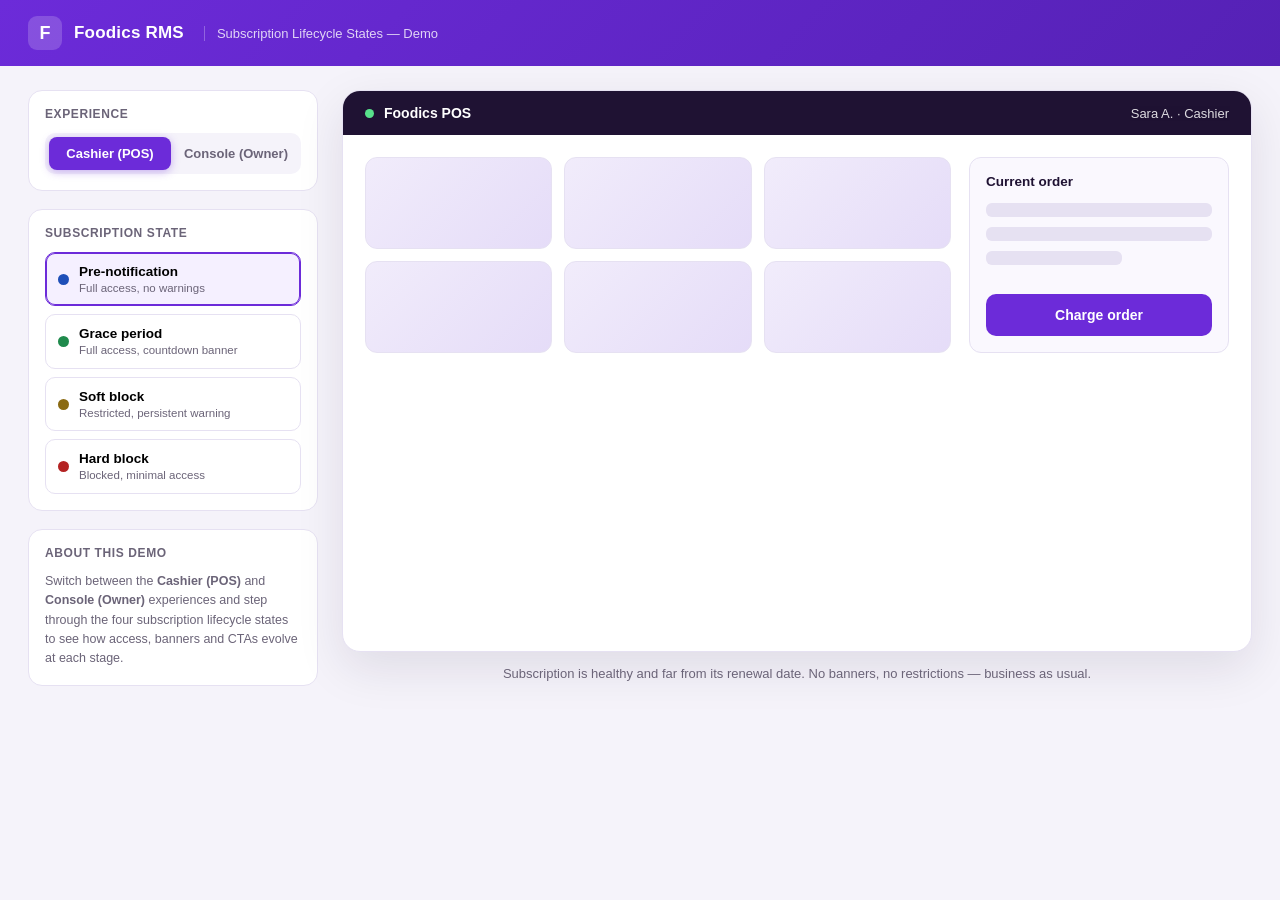
==== index.html @ 002f0bc3 "Foodics RMS subscription lifecycle states demo" ====
<!DOCTYPE html>
<html lang="en">
<head>
<meta charset="UTF-8">
<meta name="viewport" content="width=device-width, initial-scale=1.0">
<title>Foodics RMS — Subscription Lifecycle States</title>
<link rel="stylesheet" href="styles.css">
</head>
<body>
  <header class="topbar">
    <div class="brand">
      <span class="brand-mark">F</span>
      <span class="brand-name">Foodics RMS</span>
      <span class="brand-sub">Subscription Lifecycle States — Demo</span>
    </div>
  </header>

  <main class="layout">
    <aside class="controls">
      <div class="control-group">
        <h3>Experience</h3>
        <div class="seg" id="area-seg">
          <button class="seg-btn active" data-area="cashier">Cashier (POS)</button>
          <button class="seg-btn" data-area="console">Console (Owner)</button>
        </div>
      </div>

      <div class="control-group">
        <h3>Subscription state</h3>
        <div class="state-list" id="state-list">
          <button class="state-item active" data-state="pre-notification">
            <span class="dot dot-blue"></span>
            <span class="state-text">
              <strong>Pre-notification</strong>
              <small>Full access, no warnings</small>
            </span>
          </button>
          <button class="state-item" data-state="grace-period">
            <span class="dot dot-green"></span>
            <span class="state-text">
              <strong>Grace period</strong>
              <small>Full access, countdown banner</small>
            </span>
          </button>
          <button class="state-item" data-state="soft-block">
            <span class="dot dot-yellow"></span>
            <span class="state-text">
              <strong>Soft block</strong>
              <small>Restricted, persistent warning</small>
            </span>
          </button>
          <button class="state-item" data-state="hard-block">
            <span class="dot dot-red"></span>
            <span class="state-text">
              <strong>Hard block</strong>
              <small>Blocked, minimal access</small>
            </span>
          </button>
        </div>
      </div>

      <div class="control-group legend">
        <h3>About this demo</h3>
        <p>Switch between the <strong>Cashier (POS)</strong> and <strong>Console (Owner)</strong> experiences and step through the four subscription lifecycle states to see how access, banners and CTAs evolve at each stage.</p>
      </div>
    </aside>

    <section class="stage">
      <div class="device" id="device">

        <!-- ===================== CASHIER ===================== -->
        <div class="screen cashier-screen" data-area-screen="cashier">
          <div class="app-shell">
            <div class="app-topbar">
              <div class="app-topbar-left">
                <span class="app-dot"></span>
                <span>Foodics POS</span>
              </div>
              <div class="app-topbar-right">
                <span class="cashier-name">Sara A. · Cashier</span>
              </div>
            </div>

            <!-- Banner -->
            <div class="banner" id="cashier-banner"></div>

            <!-- Body -->
            <div class="app-body">
              <div class="pos-grid" id="cashier-pos-grid">
                <div class="pos-products">
                  <div class="pos-card"></div>
                  <div class="pos-card"></div>
                  <div class="pos-card"></div>
                  <div class="pos-card"></div>
                  <div class="pos-card"></div>
                  <div class="pos-card"></div>
                </div>
                <div class="pos-cart">
                  <div class="pos-cart-title">Current order</div>
                  <div class="pos-cart-line"></div>
                  <div class="pos-cart-line"></div>
                  <div class="pos-cart-line short"></div>
                  <button class="pos-pay-btn" id="cashier-cta">Charge order</button>
                </div>
              </div>

              <!-- Hard block overlay -->
              <div class="lock-overlay" id="cashier-lock">
                <div class="lock-card">
                  <div class="lock-icon">⛔</div>
                  <h2>POS is locked</h2>
                  <p>Your subscription payment is overdue. The cashier can no longer process orders.</p>
                  <button class="lock-secondary-btn" id="cashier-notify-btn">Notify owner that POS is blocked</button>
                </div>
              </div>
            </div>
          </div>
        </div>

        <!-- ===================== CONSOLE ===================== -->
        <div class="screen console-screen hidden" data-area-screen="console">
          <div class="app-shell">
            <div class="app-topbar app-topbar-dark">
              <div class="app-topbar-left">
                <span class="app-dot"></span>
                <span>Foodics Console</span>
              </div>
              <div class="app-topbar-right">
                <span class="cashier-name">Omar K. · Owner</span>
              </div>
            </div>

            <!-- Banner -->
            <div class="banner" id="console-banner"></div>

            <!-- Body -->
            <div class="app-body">
              <div class="console-grid" id="console-main-grid">
                <nav class="console-nav">
                  <div class="nav-item nav-active">Dashboard</div>
                  <div class="nav-item">Orders</div>
                  <div class="nav-item">Inventory</div>
                  <div class="nav-item">Reports</div>
                  <div class="nav-item" id="console-nav-invoices">Invoices &amp; billing</div>
                  <div class="nav-item" id="console-nav-license">License</div>
                </nav>
                <div class="console-content">
                  <h2 class="console-page-title" id="console-page-title">Dashboard overview</h2>
                  <div class="kpi-row">
                    <div class="kpi-card"><span class="kpi-label">Today's sales</span><span class="kpi-value">SAR 12,480</span></div>
                    <div class="kpi-card"><span class="kpi-label">Orders</span><span class="kpi-value">214</span></div>
                    <div class="kpi-card"><span class="kpi-label">Avg. ticket</span><span class="kpi-value">SAR 58.3</span></div>
                  </div>
                  <div class="placeholder-block"></div>
                  <div class="placeholder-block short"></div>

                  <!-- CTA area changes per state -->
                  <div class="console-cta-zone" id="console-cta-zone"></div>
                </div>
              </div>

              <!-- Restricted overlay (soft/hard block on console) -->
              <div class="lock-overlay" id="console-lock">
                <div class="lock-card">
                  <div class="lock-icon" id="console-lock-icon">🔒</div>
                  <h2 id="console-lock-title">Access restricted</h2>
                  <p id="console-lock-desc">Most of the Console is unavailable. Settle your subscription invoice to restore full access.</p>
                  <button class="lock-primary-btn" id="console-lock-cta">Go to invoices</button>

                  <div class="unblock-widget" id="unblock-widget"></div>
                </div>
              </div>
            </div>
          </div>
        </div>

      </div>

      <p class="stage-caption" id="stage-caption"></p>
    </section>
  </main>

  <script src="states.js"></script>
  <script src="app.js"></script>
</body>
</html>
---- styles.css ----
:root {
  --foodics-primary: #6C2BD9;
  --foodics-primary-light: #8B5CF6;
  --foodics-primary-dark: #5521B5;
  --ink: #1F1233;
  --ink-soft: #6B6478;
  --bg: #F5F3FA;
  --card-bg: #FFFFFF;
  --border: #E6E1F2;

  --blue-bg: #EAF1FF;   --blue-border: #BBD4FF;   --blue-text: #1E4FB8;
  --green-bg: #E9F9EF;  --green-border: #B7EBC9;  --green-text: #1F8A4C;
  --yellow-bg: #FFF6DF; --yellow-border: #F4DE9F; --yellow-text: #8A6A12;
  --red-bg: #FDE9E9;    --red-border: #F4BDBD;    --red-text: #B42323;
}

* { box-sizing: border-box; }
html, body { height: 100%; }
body {
  margin: 0;
  font-family: -apple-system, BlinkMacSystemFont, "Segoe UI", Roboto, Helvetica, Arial, sans-serif;
  background: var(--bg);
  color: var(--ink);
}

.topbar {
  background: linear-gradient(135deg, var(--foodics-primary) 0%, var(--foodics-primary-dark) 100%);
  color: #fff;
  padding: 16px 28px;
}
.brand { display: flex; align-items: center; gap: 12px; }
.brand-mark {
  width: 34px; height: 34px; border-radius: 9px;
  background: rgba(255,255,255,0.18);
  display: flex; align-items: center; justify-content: center;
  font-weight: 800; font-size: 18px;
}
.brand-name { font-weight: 700; font-size: 17px; letter-spacing: 0.2px; }
.brand-sub { font-size: 13px; opacity: 0.8; margin-left: 8px; padding-left: 12px; border-left: 1px solid rgba(255,255,255,0.35); }

.layout {
  display: grid;
  grid-template-columns: 290px 1fr;
  gap: 24px;
  padding: 24px 28px 40px;
  max-width: 1320px;
  margin: 0 auto;
}

.controls { display: flex; flex-direction: column; gap: 18px; }
.control-group {
  background: var(--card-bg);
  border: 1px solid var(--border);
  border-radius: 14px;
  padding: 16px;
}
.control-group h3 {
  margin: 0 0 12px;
  font-size: 12px;
  text-transform: uppercase;
  letter-spacing: 0.6px;
  color: var(--ink-soft);
  font-weight: 700;
}

.seg { display: flex; background: var(--bg); border-radius: 10px; padding: 4px; gap: 4px; }
.seg-btn {
  flex: 1; border: none; background: transparent; padding: 9px 6px;
  border-radius: 8px; font-size: 13px; font-weight: 600; color: var(--ink-soft);
  cursor: pointer; transition: all .15s ease;
}
.seg-btn.active { background: var(--foodics-primary); color: #fff; box-shadow: 0 2px 8px rgba(108,43,217,0.35); }

.state-list { display: flex; flex-direction: column; gap: 8px; }
.state-item {
  display: flex; align-items: center; gap: 10px;
  border: 1px solid var(--border); background: #fff;
  border-radius: 10px; padding: 10px 12px; cursor: pointer; text-align: left;
  transition: all .15s ease;
}
.state-item:hover { border-color: var(--foodics-primary-light); }
.state-item.active { border-color: var(--foodics-primary); background: #F5F0FF; box-shadow: 0 0 0 1px var(--foodics-primary) inset; }
.state-text { display: flex; flex-direction: column; line-height: 1.3; }
.state-text strong { font-size: 13.5px; }
.state-text small { font-size: 11.5px; color: var(--ink-soft); }

.dot { width: 11px; height: 11px; border-radius: 50%; flex-shrink: 0; }
.dot-blue { background: var(--blue-text); }
.dot-green { background: var(--green-text); }
.dot-yellow { background: var(--yellow-text); }
.dot-red { background: var(--red-text); }

.legend p { font-size: 12.5px; line-height: 1.55; color: var(--ink-soft); margin: 0; }

.stage { display: flex; flex-direction: column; align-items: center; gap: 14px; }
.stage-caption { font-size: 13px; color: var(--ink-soft); text-align: center; max-width: 720px; margin: 0; }

.device {
  width: 100%;
  max-width: 980px;
  border-radius: 18px;
  border: 1px solid var(--border);
  background: var(--card-bg);
  box-shadow: 0 16px 48px rgba(31, 18, 51, 0.10);
  overflow: hidden;
}
.screen.hidden { display: none; }

.app-shell { display: flex; flex-direction: column; min-height: 560px; }
.app-topbar {
  display: flex; align-items: center; justify-content: space-between;
  padding: 14px 22px;
  background: var(--ink);
  color: #fff;
  font-size: 14px; font-weight: 600;
}
.app-topbar-dark { background: #2A1B4A; }
.app-topbar-left { display: flex; align-items: center; gap: 10px; }
.app-dot { width: 9px; height: 9px; border-radius: 50%; background: #58E18B; display: inline-block; }
.cashier-name { font-weight: 500; opacity: 0.85; font-size: 13px; }

/* Banners */
.banner {
  display: none;
  align-items: center;
  gap: 12px;
  padding: 12px 22px;
  font-size: 13.5px;
  border-bottom: 1px solid transparent;
}
.banner.show { display: flex; }
.banner-icon { font-size: 16px; }
.banner-text strong { font-weight: 700; }
.banner.tone-blue   { background: var(--blue-bg);   color: var(--blue-text);   border-color: var(--blue-border); }
.banner.tone-green  { background: var(--green-bg);  color: var(--green-text);  border-color: var(--green-border); }
.banner.tone-yellow { background: var(--yellow-bg); color: var(--yellow-text); border-color: var(--yellow-border); }
.banner.tone-red    { background: var(--red-bg);    color: var(--red-text);    border-color: var(--red-border); }
.banner-cta {
  margin-left: auto;
  border: none; border-radius: 8px; padding: 7px 14px;
  font-size: 12.5px; font-weight: 700; cursor: pointer;
  background: currentColor;
  position: relative;
  white-space: nowrap;
  flex-shrink: 0;
}
.banner-cta span { color: #fff; mix-blend-mode: normal; }
.banner-cta { background: rgba(0,0,0,0.08); color: inherit; }
.banner-cta:hover { background: rgba(0,0,0,0.14); }

.app-body { flex: 1; position: relative; padding: 22px; }

/* Cashier POS layout */
.pos-grid { display: grid; grid-template-columns: 1fr 260px; gap: 18px; transition: filter .2s ease, opacity .2s ease; }
.pos-products { display: grid; grid-template-columns: repeat(3, 1fr); gap: 12px; align-content: start; }
.pos-card { height: 92px; border-radius: 12px; background: linear-gradient(135deg, #F1ECFB, #E5DCF8); border: 1px solid var(--border); }
.pos-cart { background: #FAF8FE; border: 1px solid var(--border); border-radius: 12px; padding: 16px; display: flex; flex-direction: column; gap: 10px; }
.pos-cart-title { font-weight: 700; font-size: 13.5px; margin-bottom: 4px; }
.pos-cart-line { height: 14px; border-radius: 6px; background: var(--border); }
.pos-cart-line.short { width: 60%; }
.pos-pay-btn {
  margin-top: auto; border: none; border-radius: 10px; padding: 13px;
  background: var(--foodics-primary); color: #fff; font-weight: 700; font-size: 14px; cursor: pointer;
  transition: background .15s ease, opacity .15s ease, filter .15s ease;
}
.pos-pay-btn:hover { background: var(--foodics-primary-dark); }
.pos-pay-btn.muted { background: #BDB6CE; cursor: default; }
.pos-pay-btn.muted:hover { background: #BDB6CE; }
.pos-pay-btn.alert { background: var(--yellow-text); }
.pos-pay-btn.alert:hover { filter: brightness(0.92); }

/* Console layout */
.console-grid { display: grid; grid-template-columns: 200px 1fr; gap: 20px; transition: filter .2s ease, opacity .2s ease; }
.console-nav { display: flex; flex-direction: column; gap: 6px; }
.nav-item { padding: 10px 12px; border-radius: 9px; font-size: 13px; color: var(--ink-soft); font-weight: 600; }
.nav-active { background: #F1ECFB; color: var(--foodics-primary); }
.nav-item.nav-emphasis { background: var(--yellow-bg); color: var(--yellow-text); }
.nav-item.nav-locked { color: #C7C1D6; }

.console-page-title { margin: 4px 0 16px; font-size: 18px; }
.kpi-row { display: grid; grid-template-columns: repeat(3, 1fr); gap: 12px; margin-bottom: 16px; }
.kpi-card { background: #FAF8FE; border: 1px solid var(--border); border-radius: 12px; padding: 14px; display: flex; flex-direction: column; gap: 6px; }
.kpi-label { font-size: 11.5px; color: var(--ink-soft); font-weight: 600; text-transform: uppercase; letter-spacing: 0.4px; }
.kpi-value { font-size: 17px; font-weight: 800; }
.placeholder-block { height: 70px; border-radius: 12px; background: var(--border); opacity: 0.5; margin-bottom: 12px; }
.placeholder-block.short { width: 50%; height: 50px; }

.console-cta-zone { margin-top: 14px; }
.cta-card {
  border-radius: 12px; padding: 16px 18px; display: flex; align-items: center; gap: 14px;
  border: 1px solid; font-size: 13.5px;
}
.cta-card .cta-text strong { display: block; font-size: 14.5px; margin-bottom: 3px; }
.cta-card button {
  margin-left: auto; border: none; border-radius: 9px; padding: 10px 16px;
  font-weight: 700; font-size: 13px; cursor: pointer; white-space: nowrap;
  background: var(--foodics-primary); color: #fff;
}
.cta-card button:hover { background: var(--foodics-primary-dark); }
.cta-card.tone-blue   { background: var(--blue-bg);   border-color: var(--blue-border);   color: var(--blue-text); }
.cta-card.tone-green  { background: var(--green-bg);  border-color: var(--green-border);  color: var(--green-text); }
.cta-card.tone-yellow { background: var(--yellow-bg); border-color: var(--yellow-border); color: var(--yellow-text); }
.cta-card.tone-yellow button { background: var(--yellow-text); }
.cta-card.tone-yellow button:hover { filter: brightness(0.92); }

/* Lock / restriction overlays */
.lock-overlay {
  display: none;
  position: absolute; inset: 0;
  background: rgba(255,255,255,0.86);
  backdrop-filter: blur(2px);
  align-items: center; justify-content: center;
  padding: 24px;
}
.lock-overlay.show { display: flex; }
.lock-card {
  max-width: 380px; text-align: center;
  background: #fff; border: 1px solid var(--border); border-radius: 16px;
  padding: 28px 26px; box-shadow: 0 12px 32px rgba(31,18,51,0.12);
}
.lock-icon { font-size: 34px; margin-bottom: 10px; }
.lock-card h2 { margin: 0 0 8px; font-size: 18px; }
.lock-card p { margin: 0 0 18px; font-size: 13.5px; color: var(--ink-soft); line-height: 1.55; }
.lock-primary-btn, .lock-secondary-btn {
  border: none; border-radius: 10px; padding: 11px 20px; font-weight: 700; font-size: 13.5px; cursor: pointer;
}
.lock-primary-btn { background: var(--foodics-primary); color: #fff; }
.lock-primary-btn:hover { background: var(--foodics-primary-dark); }

/* Unblock widget (inside the restricted overlay card) */
.unblock-widget {
  margin-top: 16px;
  padding-top: 16px;
  border-top: 1px dashed var(--border);
  display: flex;
  flex-direction: column;
  align-items: center;
  gap: 8px;
}
.unblock-btn {
  border: none; border-radius: 10px; padding: 11px 22px;
  font-weight: 700; font-size: 13.5px; cursor: pointer;
  background: var(--ink); color: #fff;
  transition: background .15s ease, opacity .15s ease;
}
.unblock-btn:hover { background: #382659; }
.unblock-btn[disabled] {
  background: #D9D4E6; color: #8A8298; cursor: not-allowed;
}
.unblock-note {
  font-size: 12px; color: var(--ink-soft); line-height: 1.5; max-width: 300px;
}
.unblock-status {
  display: flex; align-items: center; gap: 8px;
  font-size: 13px; font-weight: 600; line-height: 1.5; max-width: 320px;
  padding: 10px 14px; border-radius: 10px;
}
.unblock-status.tone-success { background: var(--green-bg); color: var(--green-text); }
.unblock-status.tone-pending { background: var(--yellow-bg); color: var(--yellow-text); }
.unblock-simulate-link {
  border: none; background: none; cursor: pointer;
  font-size: 12px; font-weight: 700; color: var(--foodics-primary);
  text-decoration: underline; padding: 2px 4px;
}
.unblock-simulate-link:hover { color: var(--foodics-primary-dark); }
.lock-secondary-btn { background: var(--red-bg); color: var(--red-text); border: 1px solid var(--red-border); }
.lock-secondary-btn:hover { background: var(--red-border); }

.dimmed { filter: grayscale(0.7) brightness(0.97); opacity: 0.6; pointer-events: none; }

@media (max-width: 880px) {
  .layout { grid-template-columns: 1fr; }
  .pos-grid, .console-grid { grid-template-columns: 1fr; }
}
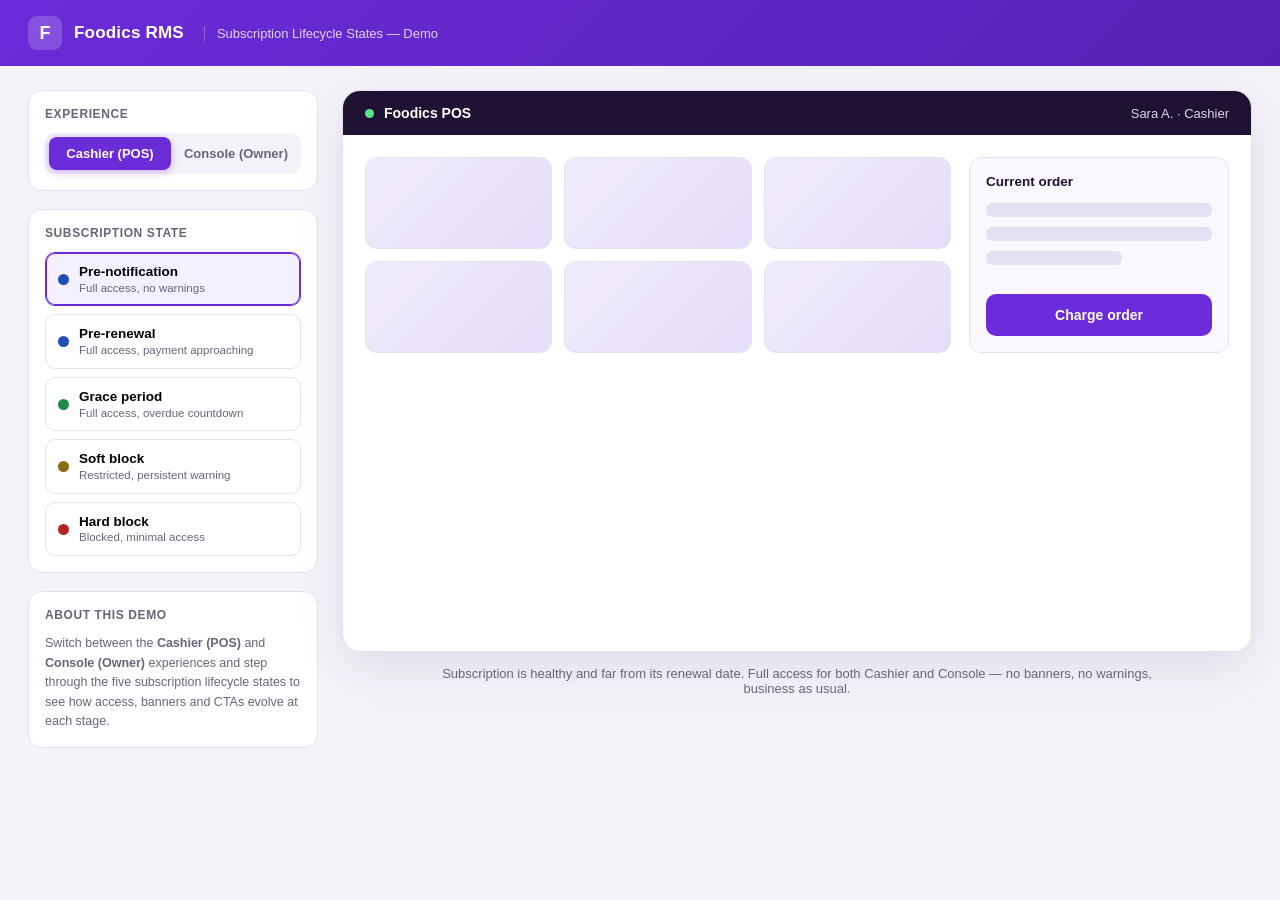
==== commit 48f7c63d: "Add Pre-renewal state; recast Grace period as overdue-but-full-access Subscription lifecycle now has" ====
--- a/index.html
+++ b/index.html
@@ -35,11 +35,18 @@
               <small>Full access, no warnings</small>
             </span>
           </button>
+          <button class="state-item" data-state="pre-renewal">
+            <span class="dot dot-blue"></span>
+            <span class="state-text">
+              <strong>Pre-renewal</strong>
+              <small>Full access, payment approaching</small>
+            </span>
+          </button>
           <button class="state-item" data-state="grace-period">
             <span class="dot dot-green"></span>
             <span class="state-text">
               <strong>Grace period</strong>
-              <small>Full access, countdown banner</small>
+              <small>Full access, overdue countdown</small>
             </span>
           </button>
           <button class="state-item" data-state="soft-block">
@@ -61,7 +68,7 @@
 
       <div class="control-group legend">
         <h3>About this demo</h3>
-        <p>Switch between the <strong>Cashier (POS)</strong> and <strong>Console (Owner)</strong> experiences and step through the four subscription lifecycle states to see how access, banners and CTAs evolve at each stage.</p>
+        <p>Switch between the <strong>Cashier (POS)</strong> and <strong>Console (Owner)</strong> experiences and step through the five subscription lifecycle states to see how access, banners and CTAs evolve at each stage.</p>
       </div>
     </aside>
 
